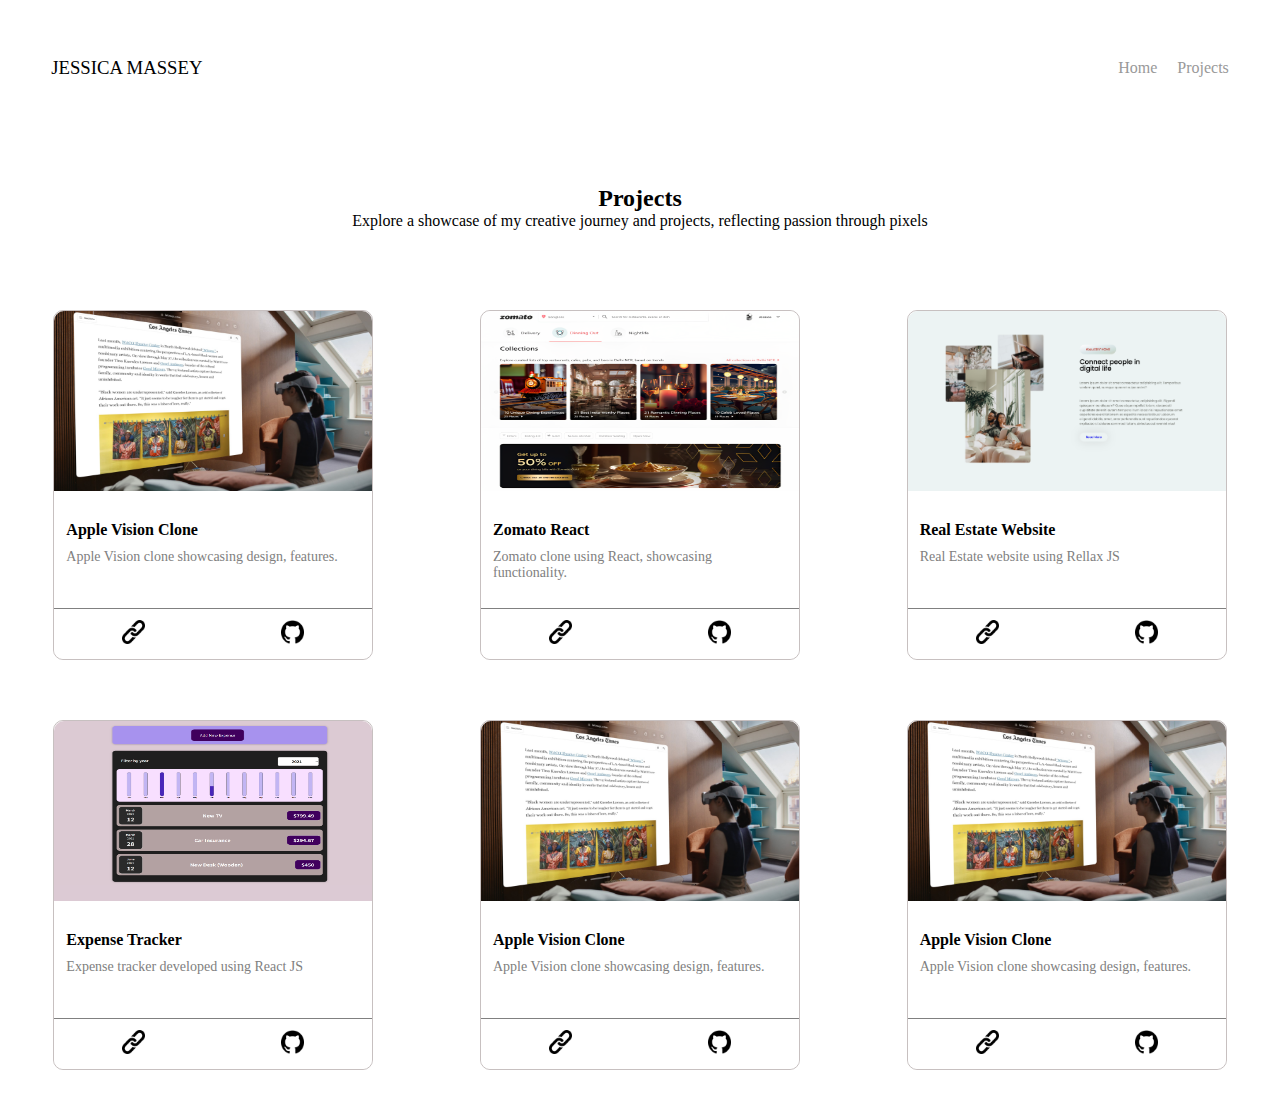
==== projects.html @ 93548ab4 "initial-commit" ====
<!DOCTYPE html>
<html lang="en">
  <head>
    <meta charset="UTF-8" />
    <meta name="viewport" content="width=device-width, initial-scale=1.0" />
    <title>JESSICA MASSEY</title>
    <link rel="stylesheet" href="./assets/css/style.css" />
    <link rel="stylesheet" href="./assets/css/portfolio.css" />
    <link rel="stylesheet" href="./assets/css/responsive.css">
  </head>
  <body>
    <div id="main">
      <!-- NAVBAR STARTS -->
      <div id="nav">
        <div class="nav-left">
          <a href="index.html"><h3>JESSICA MASSEY</h3></a>
        </div>
        <div class="nav-right">
          <div class="menu-icon">
            <div class="bar"></div>
            <div class="bar"></div>
            <div class="bar"></div>
          </div>
          <div class="links">
            <a href="index.html">Home</a>
            <a href="projects.html">Projects</a>
          </div>
        </div>
      </div>
      <!-- NAVBAR ENDS  -->
      <div id="all-projects-container">
        <div id="portfolio-heading"><h2>Projects</h2>
            <p>
              Explore a showcase of my creative journey and projects, reflecting
              passion through pixels
            </p></div>
        
        <div class="project-container">
            <!-- PROJECT 1  -->
          <div class="card">
            <div class="card-header">
              <img
                src="./assets/portfolio/applevision.jpg"
                class="card-img"
              />
            </div>

            <div class="card-body">
              <h3>Apple Vision Clone</h3>
              <p>Apple Vision clone showcasing design, features.</p>
            </div>
            <div class="card-footer">
                <button class="button type1">
                    <a href="" class="btn-txt"
                      ><img src="./assets/icon/link.png" alt=""
                    /></a>
                  </button>
                  <button class="button type1">
                    <a href="" class="btn-txt"
                      ><img src="./assets/icon/github.png" alt=""
                    /></a>
                  </button>
            </div>
          </div>
          <!-- PROJECT 1  -->

          <!-- PROJECT 2  -->
          <div class="card">
            <div class="card-header">
              <img
                src="./assets/portfolio/zomato.png"
                class="card-img"
              />
            </div>

            <div class="card-body">
              <h3>Zomato React</h3>
              <p>Zomato clone using React, showcasing functionality.</p>
            </div>
            <div class="card-footer">
              <button class="button type1">
                <a href="" class="btn-txt"
                  ><img src="./assets/icon/link.png" alt=""
                /></a>
              </button>
              <button class="button type1">
                <a href="" class="btn-txt"
                  ><img src="./assets/icon/github.png" alt=""
                /></a>
              </button>
            </div>
          </div>
          <!-- PROJECT 2  -->


          <!-- PROJECT 3  -->
          <div class="card">
            <div class="card-header">
              <img
                src="./assets/portfolio/realestate.PNG"
                class="card-img"
              />
            </div>

            <div class="card-body">
              <h3>Real Estate Website</h3>
              <p>Real Estate website using Rellax JS</p>
            </div>
            <div class="card-footer">
                <button class="button type1">
                    <a href="" class="btn-txt"
                      ><img src="./assets/icon/link.png" alt=""
                    /></a>
                  </button>
                  <button class="button type1">
                    <a href="" class="btn-txt"
                      ><img src="./assets/icon/github.png" alt=""
                    /></a>
                  </button>
            </div>
          </div>
          <!-- PROJECT 3  -->

          <!-- PROJECT 4  -->
          <div class="card">
            <div class="card-header">
              <img
                src="./assets/portfolio/expensetracker.PNG"
                class="card-img"
              />
            </div>

            <div class="card-body">
              <h3>Expense Tracker</h3>
              <p>Expense tracker developed using React JS</p>
            </div>
            <div class="card-footer">
                <button class="button type1">
                    <a href="" class="btn-txt"
                      ><img src="./assets/icon/link.png" alt=""
                    /></a>
                  </button>
                  <button class="button type1">
                    <a href="" class="btn-txt"
                      ><img src="./assets/icon/github.png" alt=""
                    /></a>
                  </button>
            </div>
          </div>
          <!-- PROJECT 4  -->

          <!-- PROJECT 5  -->
          <div class="card">
            <div class="card-header">
              <img
                src="./assets/portfolio/applevision.jpg"
                class="card-img"
              />
            </div>

            <div class="card-body">
              <h3>Apple Vision Clone</h3>
              <p>Apple Vision clone showcasing design, features.</p>
            </div>
            <div class="card-footer">
                <button class="button type1">
                    <a href="" class="btn-txt"
                      ><img src="./assets/icon/link.png" alt=""
                    /></a>
                  </button>
                  <button class="button type1">
                    <a href="" class="btn-txt"
                      ><img src="./assets/icon/github.png" alt=""
                    /></a>
                  </button>
            </div>
          </div>
          <!-- PROJECT 5  -->

          <!-- PROJECT 6  -->
          <div class="card">
            <div class="card-header">
              <img
                src="./assets/portfolio/applevision.jpg"
                class="card-img"
              />
            </div>

            <div class="card-body">
              <h3>Apple Vision Clone</h3>
              <p>Apple Vision clone showcasing design, features.</p>
            </div>
            <div class="card-footer">
                <button class="button type1">
                    <a href="" class="btn-txt"
                      ><img src="./assets/icon/link.png" alt=""
                    /></a>
                  </button>
                  <button class="button type1">
                    <a href="" class="btn-txt"
                      ><img src="./assets/icon/github.png" alt=""
                    /></a>
                  </button>
            </div>
          </div>
          <!-- PROJECT 6  -->
        </div>
      </div>
    </div>
    <script src="script.js"></script>
  </body>
</html>
---- assets/css/style.css ----
* {
  margin: 0;
  padding: 0;
  box-sizing: border-box;
  /* font-family: system-ui, -apple-system, BlinkMacSystemFont, 'Segoe UI', Roboto, Oxygen, Ubuntu, Cantarell, 'Open Sans', 'Helvetica Neue', sans-serif; */
  font-family: "THICCCBOI";
}

html,
body {
  height: 100%;
  width: 100%;
}

#main {
  height: 100vh;
}
/* NAVBAR STARTS  */
#nav {
  display: flex;
  justify-content: space-between;
  align-items: center;
  padding: 0 4vw;
  width: 100%;
  height: 15vh;
}

#nav .nav-left,
#nav .nav-right {
  display: flex;
  align-items: center;
}

#nav .menu-icon {
  display: none;
  cursor: pointer;
}

#nav .links {
  display: flex;
  gap: 20px;
}

.links a {
  text-decoration: none;
  font-weight: 400;
}

#nav h3 {
  text-transform: uppercase;
  font-weight: 400;
  color: black;
}

#nav h3 a {
  color: #000;
}

/* NAVBAR ENDS */

/* HEADING SECTION STARTS */
#heading {
  display: flex;
  align-items: center;
  justify-content: center;
  flex-direction: column;
  width: 100%;
  height: 100vh;
  /* background-color: antiquewhite; */
}

#heading > img {
  border-radius: 50%;
}

.text > h1 {
  margin-top: 0px;
  color: #0d0d0d;
  font-size: 60px;
  line-height: 70px;
  font-weight: 500;
  text-align: center;
}

.text > p {
  font-size: 22px;
  line-height: 36px;
}

.hire-me-button {
  margin-top: 15px;
  padding: 1.3em 3em;
  font-size: 12px;
  text-transform: uppercase;
  letter-spacing: 2.5px;
  font-weight: 500;
  color: #000000;
  background-color: #fff;
  border: none;
  border-radius: 45px;
  box-shadow: 0px 8px 15px rgba(0, 0, 0, 0.1);
  transition: all 0.3s ease 0s;
  cursor: pointer;
  outline: none;
}

.hire-me-button:hover {
  background-color: #23c483;
  box-shadow: 0px 15px 20px rgba(46, 229, 157, 0.4);
  color: #fff;
  transform: translateY(-7px);
}

.hire-me-button:active {
  transform: translateY(-1px);
}

/* HEADING SECTION ENDS */

.divider {
  width: 80%;
  height: 1px;
  background-color: #dfdfdf;
  margin: 20px auto;
}

/* WORK SKILLS SECTION STARTS */

#work-skills {
  padding-top: 160px;
  padding-bottom: 160px;
  max-width: 80%;
  margin: 0 auto;
}

#work-skills > h2 {
  font-size: 48px;
  line-height: 64px;
}

.my-work-skill-title {
  margin-bottom: -1px;
  padding-top: 40px;
  padding-bottom: 40px;
  border-top: 1px solid rgb(203, 203, 203);
  border-bottom: 1px solid rgb(203, 203, 203);
}

.my-work-skill-title > h3 {
  margin-top: 0px;
  margin-bottom: 16px;
  color: rgb(13, 13, 13);
  font-size: 26px;
  line-height: 34px;
  font-weight: 600;
}

.mg-bottom-0 {
  margin-bottom: 0px;
}

.grid-3-columns.my-work-skills-v2 {
  grid-row-gap: 0px;
}

.grid-3-columns {
  gap: 72px 40px;
  grid-template-columns: 1fr 1fr 1fr;
}
.grid-3-columns {
  grid-column-gap: 40px;
  grid-row-gap: 72px;
  -ms-grid-columns: 1fr 1fr 1fr;
  grid-template-columns: 1fr 1fr 1fr;
}
.w-layout-grid {
  display: grid;
  grid-auto-columns: 1fr;
  grid-template-rows: auto auto;
}

/* WORK SKILLS SECTION ENDS */

/* PROJECT SECTION STARTS */

#projects {
  padding-top: 160px;
  padding-bottom: 160px;
  max-width: 80%;
  margin: 0 auto;
}

#projects > h2 {
  font-size: 48px;
  line-height: 64px;
  text-align: center;
  margin-bottom: 50px;
}

.container-row {
  display: flex;
}

.container {
  margin-bottom: 50px;
  height: 100vh;
  flex: 1;
  border: 1px solid #ccc;
  box-sizing: border-box;
  border-left: none;
  border-right: none;
  display: flex;
  align-items: center;
  overflow: hidden; /* Added overflow property */
}
/* IMAGE CONTAINER */

.left-container {
  background-color: black; /* Change background color to black */
  position: relative;
  
}

.image-container {
  width: 100%;
  height: 100%;
  display: flex;
  justify-content: flex-end; /* Start from the right side */
  align-items: center;
  overflow: hidden; /* Hide overflow during animation */
}

.left-container img {
  width: 0; /* Initially set width to 0 */
  height: 100%;
  object-fit: cover;
  animation: fadeFromRight 1s ease-in-out forwards; /* Animation */
}

@keyframes fadeFromRight {
  0% {
    width: 0; /* Start with zero width */
    opacity: 0; /* Start with zero opacity */
  }
  100% {
    width: 100%; /* End with full width */
    opacity: 1; /* End with full opacity */
  }
}
/* IMAGE CONTAINER */

/* RIGHT CONTAINER */

.right-container {
  flex-direction: column;
  justify-content: center;
}


.right-container>h2{
  font-size: 26px;
  font-weight: 600;
  line-height: 34px;
}

.right-container>p{
  font-size: 18px;
  font-weight: 500;
  line-height: 30px;
  margin: 20px 80px;
  color: grey;
  text-align: center;
}

/* RIGHT CONTAINER */

/* REDIRECT BUTTON */

.redirect-button{
  margin-top: 15px;
  
}
.button-85 {
  padding: 0.6em 2em;
  margin: 2px 15px;
  border: none;
  outline: none;
  color: rgb(255, 255, 255);
  background: #111;
  cursor: pointer;
  position: relative;
  z-index: 0;
  border-radius: 10px;
  user-select: none;
  -webkit-user-select: none;
  touch-action: manipulation;
}

.button-85:before {
  content: "";
  background: linear-gradient(
    45deg,
    #ff0000,
    #ff7300,
    #fffb00,
    #48ff00,
    #00ffd5,
    #002bff,
    #7a00ff,
    #ff00c8,
    #ff0000
  );
  position: absolute;
  top: -2px;
  left: -2px;
  background-size: 400%;
  z-index: -1;
  filter: blur(5px);
  -webkit-filter: blur(5px);
  width: calc(100% + 4px);
  height: calc(100% + 4px);
  animation: glowing-button-85 20s linear infinite;
  transition: opacity 0.3s ease-in-out;
  border-radius: 10px;
}

@keyframes glowing-button-85 {
  0% {
    background-position: 0 0;
  }
  50% {
    background-position: 400% 0;
  }
  100% {
    background-position: 0 0;
  }
}

.button-85:after {
  z-index: -1;
  content: "";
  position: absolute;
  width: 100%;
  height: 100%;
  background: #222;
  left: 0;
  top: 0;
  border-radius: 10px;
}

/* REDIRECT BUTTON */

/* PROJECT SECTION ENDS */


#contact-container{
  margin-top: 30px;
  background-color: black;
  padding-top: 160px;
  padding-bottom: 160px;
  
}


#contact-details{
  max-width: 80%;
  margin: 0 auto;
 
}

#contact-details>h3{
  margin-top: 0px;
  margin-bottom: 16px;
  color: rgb(255, 255, 255);
    font-size: 26px;
    line-height: 34px;
    font-weight: 600;
}

#contact-details>p{
  margin-top: 25px;
  width: 700px;
}



a {
  text-decoration: none;
  color: #999; /* Change color to grey */
}

.email-link{
  font-size: 60px;
    line-height: 60px;
    font-weight: 500;
}

#contact-details>p{
  color: white;
}

.cta-links{
  display: flex;
  flex-direction: row;
  align-items: flex-start;
  justify-content: space-between;
}

.link{
  display: flex;
  flex-direction: row;
  align-items: baseline;
  margin: 56px 0 0 0;

}

.link a{
  color: white;
}

.link>h3{
  font-size: 28px;
}

.icon{
 width: 19px;
 height: 19px;
 line-height: 21px;
}





/* BROWSE PROJECTS */

.browse-projects{
  text-align: center;
  margin-top: 50px;
}


.button-50 {
  appearance: button;
  background-color: #000;
  background-image: none;
  border: 1px solid #000;
  border-radius: 4px;
  box-shadow: #fff 4px 4px 0 0,#000 4px 4px 0 1px;
  box-sizing: border-box;
  color: #fff;
  cursor: pointer;
  display: inline-block;
  font-family: ITCAvantGardeStd-Bk,Arial,sans-serif;
  font-size: 14px;
  font-weight: 400;
  line-height: 20px;
  margin: 0 5px 10px 0;
  overflow: visible;
  padding: 12px 40px;
  text-align: center;
  text-transform: uppercase;
  touch-action: manipulation;
  user-select: none;
  -webkit-user-select: none;
  vertical-align: middle;
  white-space: nowrap;
}

 

.button-50:focus {
  text-decoration: none;
}

.button-50:hover {
  text-decoration: none;
  background-color: #efe6ef;
  box-shadow: 0px 15px 20px rgba(123, 115, 123, 0.4);
  color: #000000;
  font-weight: 600;
  transform: translateY(-7px);
}

.button-50:active {
  box-shadow: rgba(0, 0, 0, .125) 0 3px 5px inset;
  outline: 0;
}

.button-50:not([disabled]):active {
  box-shadow: #fff 2px 2px 0 0, #000 2px 2px 0 1px;
  transform: translate(2px, 2px);
}

@media (min-width: 768px) {
  .button-50 {
    padding: 12px 50px;
  }
}

/* BROWSE PROJECTS */


.bg-image-animation {
  position: absolute;
  left: 0%;
  top: 0%;
  right: 0%;
  bottom: 0%;
  display: none;
  background-color: #0d0d0d;
}




.skew-animation {
  animation: skewText 1s ease-in-out forwards; /* Apply skew animation */
}

.skew-animate {
  animation: skewText 1s ease-in-out forwards;
}

@keyframes skewText {
  0% {
    transform: skewX(-15deg); /* Start with skew of -15 degrees */
  }
  100% {
    transform: skewX(0); /* End with no skew */
  }
}

/* LinkedIn */
.linkedin:hover h2 {
  color: #0072b1 ; /* Change to the color you want */
}

/* GitHub */
.github:hover h2 {
  color: green; /* Change to the color you want */
}

/* Instagram */
.instagram:hover h2 {
  color: #833AB4; /* Change to the color you want */
}

/* Twitter */
.twitter:hover h2 {
  color: skyblue; /* Change to the color you want */
}
---- assets/css/portfolio.css ----
.all-projects-container {
  display: flex;
  flex-direction: column;
  align-items: center;
}

#portfolio-heading{
  margin: 30px 10px;
  padding: 20px 20px;
}

#portfolio-heading h2{
  text-align: center;
}


#portfolio-heading>p{
  text-align: center;
}
.project-container {
  display: flex;
  justify-content: space-around;
  flex-wrap: wrap;
}

.card {
  height: 350px;
  width: 320px;
  border: 1px solid rgb(199, 192, 192);
  border-radius: 10px;
  margin: 30px;
  padding: 0px;
  display: flex;
  flex-direction: column;
  background-color: white;
}

.card-img {
  height: 100%;
  width: 100%;
  border-top-left-radius: 10px;
  border-top-right-radius: 10px;
  border-bottom-left-radius: 0;
  border-bottom-right-radius: 0;
}

.card-header {
  position: relative;
  height: 180px;
}

.card-body {
  margin-top: 10px;
  flex-grow: 1;
  padding: 20px 12px;
}
.card-body > h3 {
  font-size: 16px;
  font-weight: 600;
}
.card-body > p {
  margin-top: 10px;
  font-size: 14px;
  color: grey;
}

/* .card-footer {
  border-top: 1px solid grey;
  height: 48px;
  padding-top: 10px; 
} */

.card-footer {
  display: flex;
  justify-content: space-between; /* Distribute items evenly */
  align-items: center; /* Align items vertically */
  border-top: 1px solid grey;
  border-bottom-left-radius: 10px;
  border-bottom-right-radius: 10px;
}

.card-footer span {
  font-size: 18px;
  color: grey;
  padding: 0 16px;
}

.button {
  height: 50px;
  width: 160px;
  position: relative;
  background-color: transparent;
  cursor: pointer;
  border: 2px solid white;
  overflow: hidden;
  border-radius: 30px;
  transition: all 0.5s ease-in-out;
  border-top-left-radius: 0px;
  border-top-right-radius: 0px;
  border-bottom-left-radius: 10px;
  border-bottom-right-radius: 10px;
  display: flex; /* Added display flex */
  justify-content: center; /* Center the content horizontally */
  align-items: center; /* Center the content vertically */
}

.btn-txt {
  z-index: 1;
  font-weight: 800;
  letter-spacing: 4px;
  display: inline-block; /* Added to ensure the image is treated as an inline block */
}

.btn-txt img {
  max-height: 15%; /* Adjust the image size to fit the button */
  max-width: 15%;
}

.type1::after {
  content: "";
  position: absolute;
  left: 0;
  top: 0;
  transition: all 0.5s ease-in-out;

  border-radius: 30px;
  visibility: hidden;
  height: 10px;
  width: 10px;
  z-index: -1;
}

.button:hover {
  box-shadow: 1px 1px 200px #252525;
  color: #fff;
  border: none;
}

.type1:hover::after {
  visibility: visible;
  transform: scale(100) translateX(2px);
}
---- assets/css/responsive.css ----
/* HAMBURGER MENU  */
@media (max-width: 768px) {
  #nav {
    margin-top: 20px;
    flex-direction: row; 
    justify-content: space-between;
    height: auto;
  }

  #nav .nav-left {
    flex-grow: 1;
  }

  #nav .menu-icon {
    display: block;
  }

  #nav .links {
    display: none;
    flex-direction: column;
    gap: 10px;
  }

  .bar {
    width: 25px;
    height: 3px;
    background-color: #000;
    margin: 3px 0;
    transition: 0.4s;
  }

  #nav.open .menu-icon .bar:nth-child(1) {
    transform: rotate(-45deg) translate(-5px, 6px);
  }
  #nav.open .menu-icon .bar:nth-child(2) {
    opacity: 0;
  }
  #nav.open .menu-icon .bar:nth-child(3) {
    transform: rotate(45deg) translate(-5px, -6px);
  }

  #nav.open .links {
    display: flex;
  }
}

/* HAMBURGER MENU  */

/* HEADING SECTION  */
@media (max-width: 767px) {
  #heading {
    height: 100vh;
  }

  #heading > img {
    width: 150px;
  }

  .text > h1 {
    font-size: 40px;
    line-height: 50px;
  }

  .text > p {
    text-align: center;
    font-size: 18px;
    line-height: 30px;
  }

  .hire-me-button {
    margin-top: 30px;
  }
}

/* HEADING SECTION  */

/* WORK SKILLS SECTION */
@media screen and (max-width: 768px) {
  #work-skills {
    padding-top: 80px;
    padding-bottom: 80px;
  }

  #work-skills > h2 {
    font-size: 36px;
    line-height: 48px;
  }

  .my-work-skill-title {
    padding-top: 20px;
    padding-bottom: 20px;
  }

  .my-work-skill-title > h3 {
    font-size: 22px;
    line-height: 28px;
  }

  .grid-3-columns.my-work-skills-v2 {
    gap: 24px;
  }
}

/* WORK SKILLS SECTION */

/* PROJECT SKILLS SECTION  */
@media screen and (max-width: 768px) {
  #projects {
    padding-top: 80px;
    padding-bottom: 80px;
  }

  #projects > h2 {
    font-size: 36px;
    line-height: 48px;
  }

  .container {
    flex-direction: column; /* Stack containers vertically */
    height: auto; /* Remove fixed height */
    margin-bottom: 50px; /* Reduce margin */
  }

  .container.left-container {
    width: 100%; /* Take full width on smaller screens */
  }

  .image-container {
    justify-content: center; /* Center image */
  }

  .left-container img {
    width: 100%; /* Full width for images */
  }

  .right-container {
    text-align: center; /* Center text */
  }

  .right-container > h2 {
    font-size: 24px;
    line-height: 32px;
  }

  .right-container > p {
    font-size: 12px;
    line-height: 24px;
    margin: 10px 20px;
  }

  .redirect-button {
    margin-top: 10px;
  }

  .button-85 {
    display: flex;
    flex-direction: column;
    padding: 0.5em 0.5em; /* Adjust button padding */
    margin: 5px; /* Adjust button margin */
  }

  .browse-projects {
    text-align: center; /* Center the "Browse all projects" button */
  }

  .button-50 {
    padding: 0.5em 1em; /* Adjust button padding */
  }
}
/* PROJECT SKILLS SECTION  */

/* CONTACT SECTION  */
@media screen and (max-width: 768px) {
  #contact-container {
    width: 100%; /* Ensure the container fits within the viewport */
    padding-top: 80px;
    padding-bottom: 80px;
    overflow-x: hidden; /* Hide horizontal overflow if necessary */
  }

  #contact-details > h3 {
    font-size: 20px;
    line-height: 32px;
  }

  .email-link {
    font-size: 32px;
    line-height: 36px;
  }

  #contact-details > p {
    width: auto; /* Allow text to wrap */
  }

  .cta-links {
    flex-direction: column; /* Stack links vertically on small screens */
    align-items: flex-start;
  }

  .link {
    margin: 10px 0; /* Adjust margin for spacing */
  }
}
/* CONTACT SECTION  */



@media (max-width: 768px){
  #all-projects-container{
    margin-top: 30px;
    padding: 1.2em;
  }
}
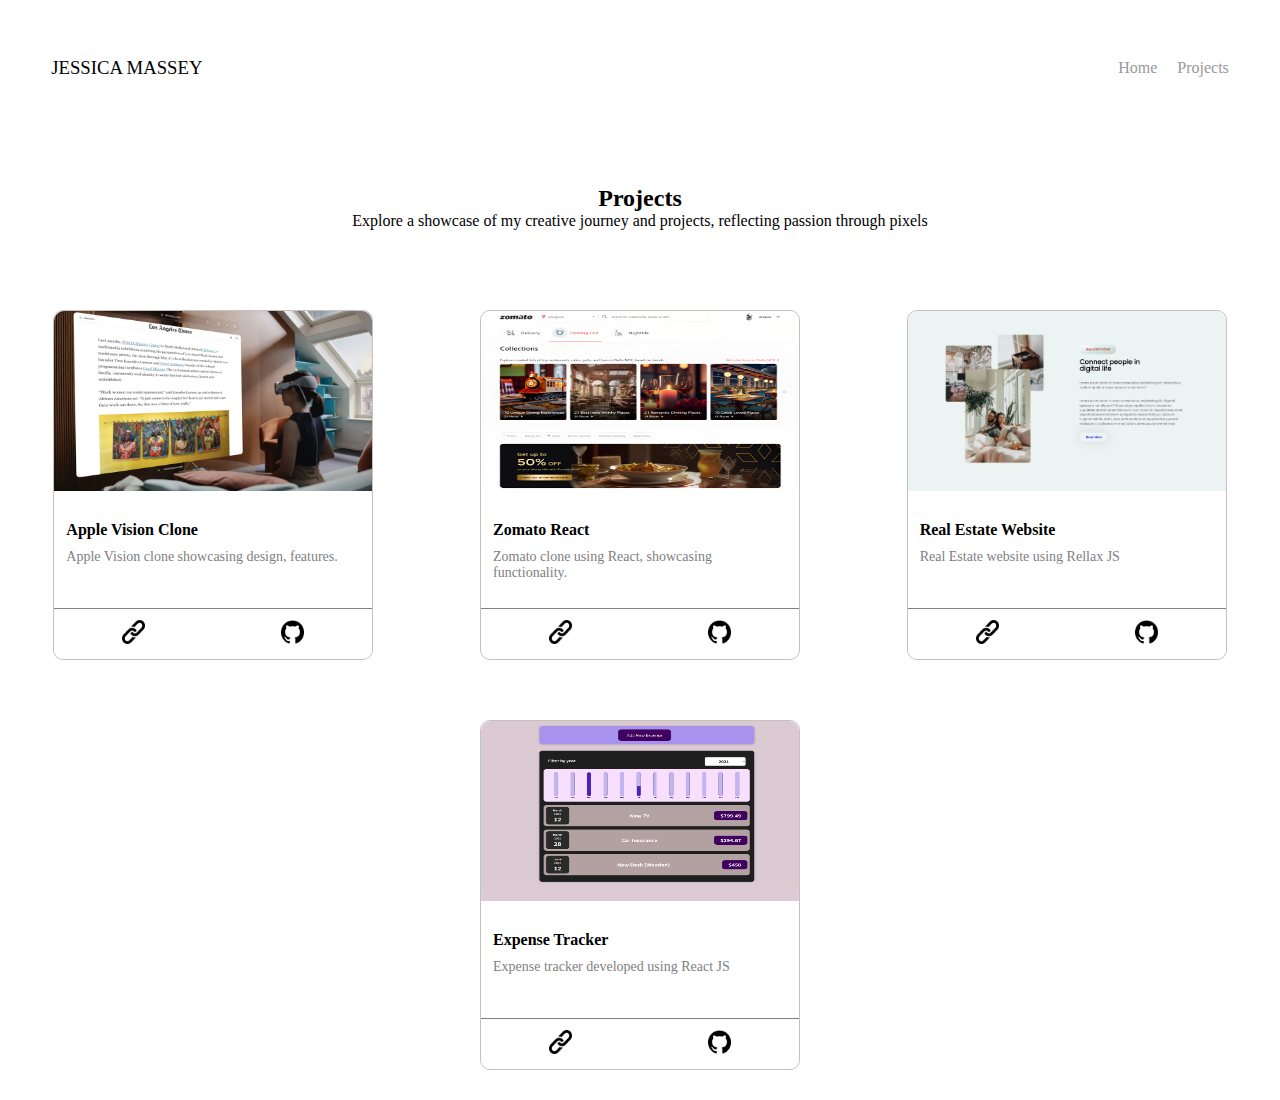
==== commit d5aed9ab: "third-commit" ====
--- a/projects.html
+++ b/projects.html
@@ -150,7 +150,7 @@
           <!-- PROJECT 4  -->
 
           <!-- PROJECT 5  -->
-          <div class="card">
+          <!-- <div class="card">
             <div class="card-header">
               <img
                 src="./assets/portfolio/applevision.jpg"
@@ -174,11 +174,11 @@
                     /></a>
                   </button>
             </div>
-          </div>
+          </div> -->
           <!-- PROJECT 5  -->
 
           <!-- PROJECT 6  -->
-          <div class="card">
+          <!-- <div class="card">
             <div class="card-header">
               <img
                 src="./assets/portfolio/applevision.jpg"
@@ -202,7 +202,7 @@
                     /></a>
                   </button>
             </div>
-          </div>
+          </div> -->
           <!-- PROJECT 6  -->
         </div>
       </div>
--- a/assets/css/style.css
+++ b/assets/css/style.css
@@ -71,6 +71,7 @@
 
 #heading > img {
   border-radius: 50%;
+  margin-bottom: 20px;
 }
 
 .text > h1 {
@@ -85,6 +86,7 @@
 .text > p {
   font-size: 22px;
   line-height: 36px;
+  color: rgb(122, 116, 116);
 }
 
 .hire-me-button {
--- a/assets/css/responsive.css
+++ b/assets/css/responsive.css
@@ -54,17 +54,19 @@
 
   #heading > img {
     width: 150px;
+    margin-bottom: 20px;
   }
 
   .text > h1 {
-    font-size: 40px;
+    font-size: 30px;
     line-height: 50px;
   }
 
   .text > p {
     text-align: center;
-    font-size: 18px;
+    font-size: 15px;
     line-height: 30px;
+    color: rgb(122, 116, 116);
   }
 
   .hire-me-button {
@@ -77,13 +79,14 @@
 /* WORK SKILLS SECTION */
 @media screen and (max-width: 768px) {
   #work-skills {
-    padding-top: 80px;
-    padding-bottom: 80px;
+    margin: 0 28px;
+    height: 100vh;
   }
 
   #work-skills > h2 {
     font-size: 36px;
     line-height: 48px;
+    margin-bottom: 30px;
   }
 
   .my-work-skill-title {
@@ -116,25 +119,25 @@
   }
 
   .container {
-    flex-direction: column; /* Stack containers vertically */
-    height: auto; /* Remove fixed height */
-    margin-bottom: 50px; /* Reduce margin */
+    flex-direction: column;
+    height: auto; 
+    margin-bottom: 50px; 
   }
 
   .container.left-container {
-    width: 100%; /* Take full width on smaller screens */
+    width: 100%; /
   }
 
   .image-container {
-    justify-content: center; /* Center image */
+    justify-content: center; 
   }
 
   .left-container img {
-    width: 100%; /* Full width for images */
+    width: 100%; 
   }
 
   .right-container {
-    text-align: center; /* Center text */
+    text-align: center; 
   }
 
   .right-container > h2 {
@@ -172,10 +175,9 @@
 /* CONTACT SECTION  */
 @media screen and (max-width: 768px) {
   #contact-container {
-    width: 100%; /* Ensure the container fits within the viewport */
-    padding-top: 80px;
-    padding-bottom: 80px;
-    overflow-x: hidden; /* Hide horizontal overflow if necessary */
+    width: 100%; 
+    margin-right: 4.5em;
+    overflow-x: hidden; 
   }
 
   #contact-details > h3 {
@@ -184,30 +186,34 @@
   }
 
   .email-link {
-    font-size: 32px;
+    font-size: 25px;
     line-height: 36px;
   }
 
   #contact-details > p {
-    width: auto; /* Allow text to wrap */
+    width: auto; 
   }
 
   .cta-links {
-    flex-direction: column; /* Stack links vertically on small screens */
+    margin-top: 22px;
+    flex-direction: column;
     align-items: flex-start;
+    font-size: 15px;
   }
 
   .link {
-    margin: 10px 0; /* Adjust margin for spacing */
+    margin: 10px 0;
   }
 }
 /* CONTACT SECTION  */
 
 
+/* PORTFOLIO PROJECT PAGE  */
 
 @media (max-width: 768px){
   #all-projects-container{
     margin-top: 30px;
     padding: 1.2em;
   }
-}+}
+/* PORTFOLIO PROJECT PAGE  */